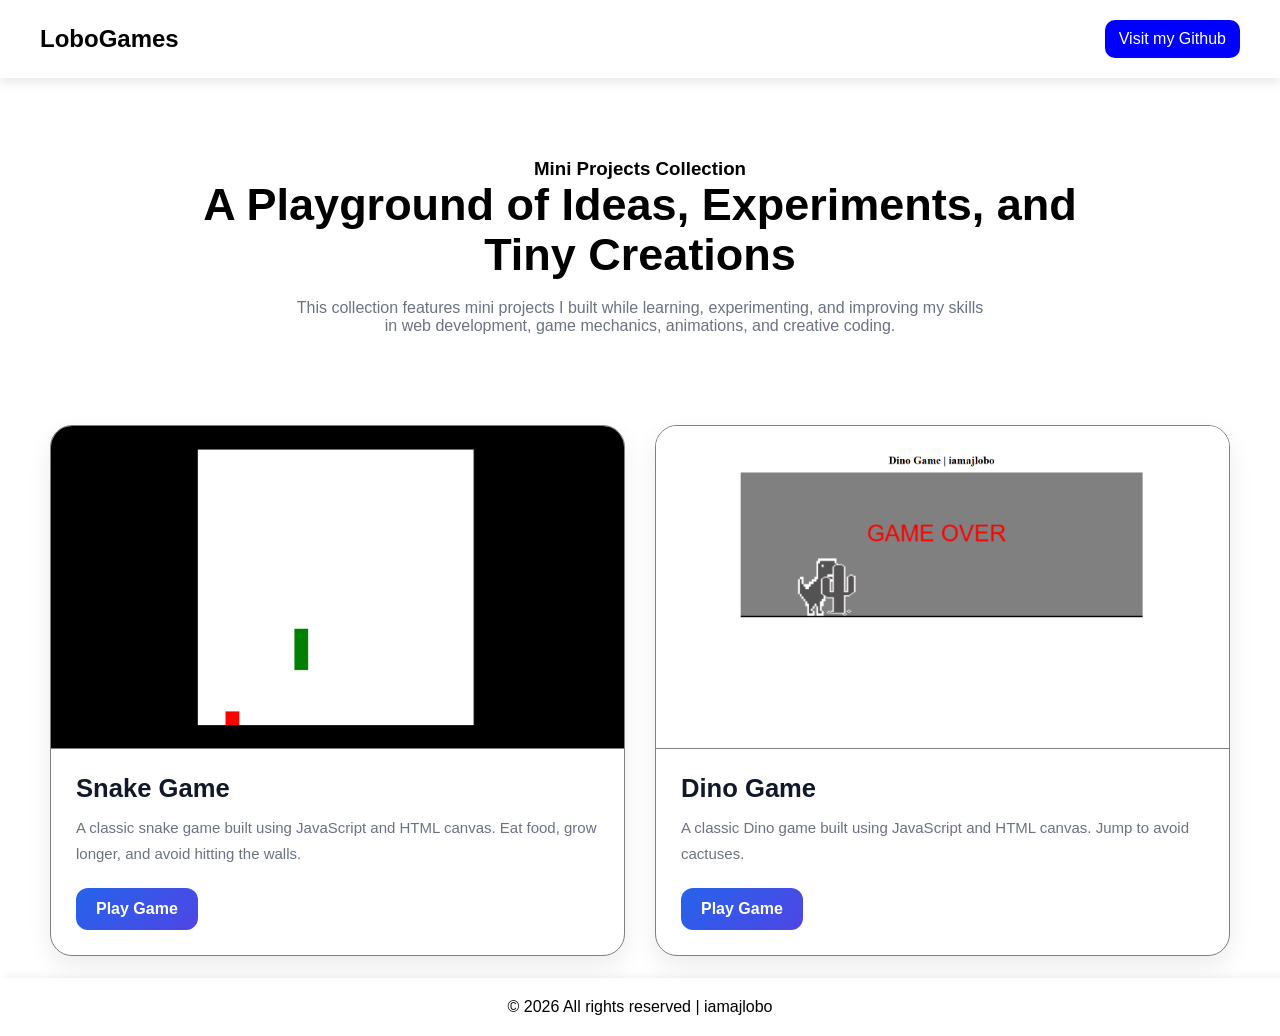
==== index.html @ 5e45893d "Add page for collection" ====
<!doctype html>
<html lang="en">
  <head>
    <meta charset="UTF-8" />
    <meta name="viewport" content="width=device-width, initial-scale=1.0" />
    <title>LoboGames | Collection of Simple Games Made by iamajlobo</title>
    <link rel="stylesheet" href="./style.css" />
  </head>
  <body>
    <header>
      <nav class="navbar">
        <h2>LoboGames</h2>
        <div class="btn">
          <a href="https://github.com/iamajlobo" target="_blank"
            >Visit my Github</a
          >
        </div>
      </nav>
    </header>
    <main>
      <div class="title">
        <h3>Mini Projects Collection</h3>
        <h1>A Playground of Ideas, Experiments, and Tiny Creations</h1>
        <p>
          This collection features mini projects I built while learning,
          experimenting, and improving my skills in web development, game
          mechanics, animations, and creative coding.
        </p>
      </div>
      <div class="projects">
        <!-- Project 1-->
        <div class="card">
          <img src="./images/snake.png" alt="Snake Game" />

          <div class="details">
            <h3>Snake Game</h3>

            <p>
              A classic snake game built using JavaScript and HTML canvas. Eat
              food, grow longer, and avoid hitting the walls.
            </p>

            <a href="./snake/snake.html" target="_blank" class="play-btn"
              >Play Game</a
            >
          </div>
        </div>
        <!--End Of Project -->

        <!-- Project 1-->
        <div class="card">
          <img src="./images/dino.png" alt="Snake Game" />

          <div class="details">
            <h3>Dino Game</h3>

            <p>
              A classic Dino game built using JavaScript and HTML canvas. Jump
              to avoid cactuses.
            </p>

            <a href="./dino/dino.html" target="_blank" class="play-btn">Play Game</a>
          </div>
        </div>
        <!--End Of Project -->
      </div>
    </main>
    <footer>&copy 2026 All rights reserved | iamajlobo</footer>

    <script>
      const isMobile =
        /Android|iPhone|iPad|iPod|Opera Mini|IEMobile|WPDesktop/i.test(
          navigator.userAgent,
        );

      if (isMobile) {
        const buttons = document.querySelectorAll(".play-btn");

        buttons.forEach((button) => {
          button.href = "#";
          button.innerText = "PC Only!";
          button.classList.add("disabled");
        });
      }
    </script>
  </body>
</html>
---- style.css ----
* {
    box-sizing: border-box;
    padding: 0;
    margin: 0;
    font-family: Arial, Helvetica, sans-serif;
}

/* ================= HEADER ================= */
header {
    background-color: white;
    padding: 20px;
    box-shadow: 0 5px 10px rgba(0, 0, 0, 0.09);
}

.navbar {
    max-width: 1200px;
    margin: auto;
    display: flex;
    justify-content: space-between;
    align-items: center;
    flex-wrap: wrap;
    gap: 10px;
}

/* Button */
.btn {
    background-color: blue;
    padding: 10px 14px;
    border-radius: 10px;
}

.btn a {
    color: white;
    text-decoration: none;
    font-size: clamp(12px, 2.5vw, 16px);
}

/* ================= MAIN ================= */
main {
    min-height: 100vh;
    padding: 0 15px;
}

/* ================= TITLE ================= */
.title {
    max-width: 900px;
    margin: auto;
    text-align: center;
    padding: 80px 0 30px;
}

.title h1 {
    font-size: clamp(24px, 5vw, 45px);
    line-height: 1.1;
    font-weight: 900;
    margin-bottom: 20px;
}

.title p {
    font-size: clamp(14px, 2vw, 16px);
    color: #6b7280;
    max-width: 700px;
    margin: auto;
}

/* ================= PROJECTS GRID ================= */
.projects {
    max-width: 1200px;
    margin: 60px auto;
    padding: 0 10px;

    display: grid;
    grid-template-columns: repeat(auto-fit, minmax(260px, 1fr));
    gap: 30px;
}

/* ================= CARD ================= */
.card {
    background-color: white;
    border-radius: 22px;
    border: 1px solid gray;
    overflow: hidden;
    box-shadow: 0 10px 25px rgba(0, 0, 0, 0.08);
    transition: 0.3s ease;
}

.card:hover {
    transform: translateY(-8px);
}

/* Responsive Image */
.card img {
    width: 100%;
    aspect-ratio: 16 / 9;
    object-fit: cover;
    display: block;
}

/* Card Details */
.details {
    padding: 25px;
    border-top: 1px solid gray;
}

.details h3 {
    font-size: clamp(18px, 2.5vw, 1.6rem);
    margin-bottom: 12px;
    color: #111827;
}

.details p {
    font-size: clamp(13px, 2vw, 15px);
    color: #6b7280;
    line-height: 1.7;
    margin-bottom: 22px;
}

/* Play Button */
.play-btn {
    display: inline-block;
    text-decoration: none;

    background: linear-gradient(135deg, #2563eb, #4f46e5);
    color: white;

    padding: 12px 20px;
    border-radius: 12px;

    font-weight: bold;
    transition: 0.3s ease;
}

.play-btn:hover {
    transform: scale(1.05);
}

/* ================= FOOTER ================= */
footer {
    background-color: white;
    padding: 20px;
    box-shadow: 5px 0px 10px rgba(0, 0, 0, 0.09);
    text-align: center;
}

.disabled {
    background: gray !important;
    cursor: not-allowed;
    pointer-events: none;
    opacity: 0.7;
}

/* ================= RESPONSIVE ================= */

/* Tablet */
@media (max-width: 768px) {
    .title {
        padding: 40px 15px;
    }

    .projects {
        gap: 20px;
    }

    .details {
        padding: 20px;
    }
}
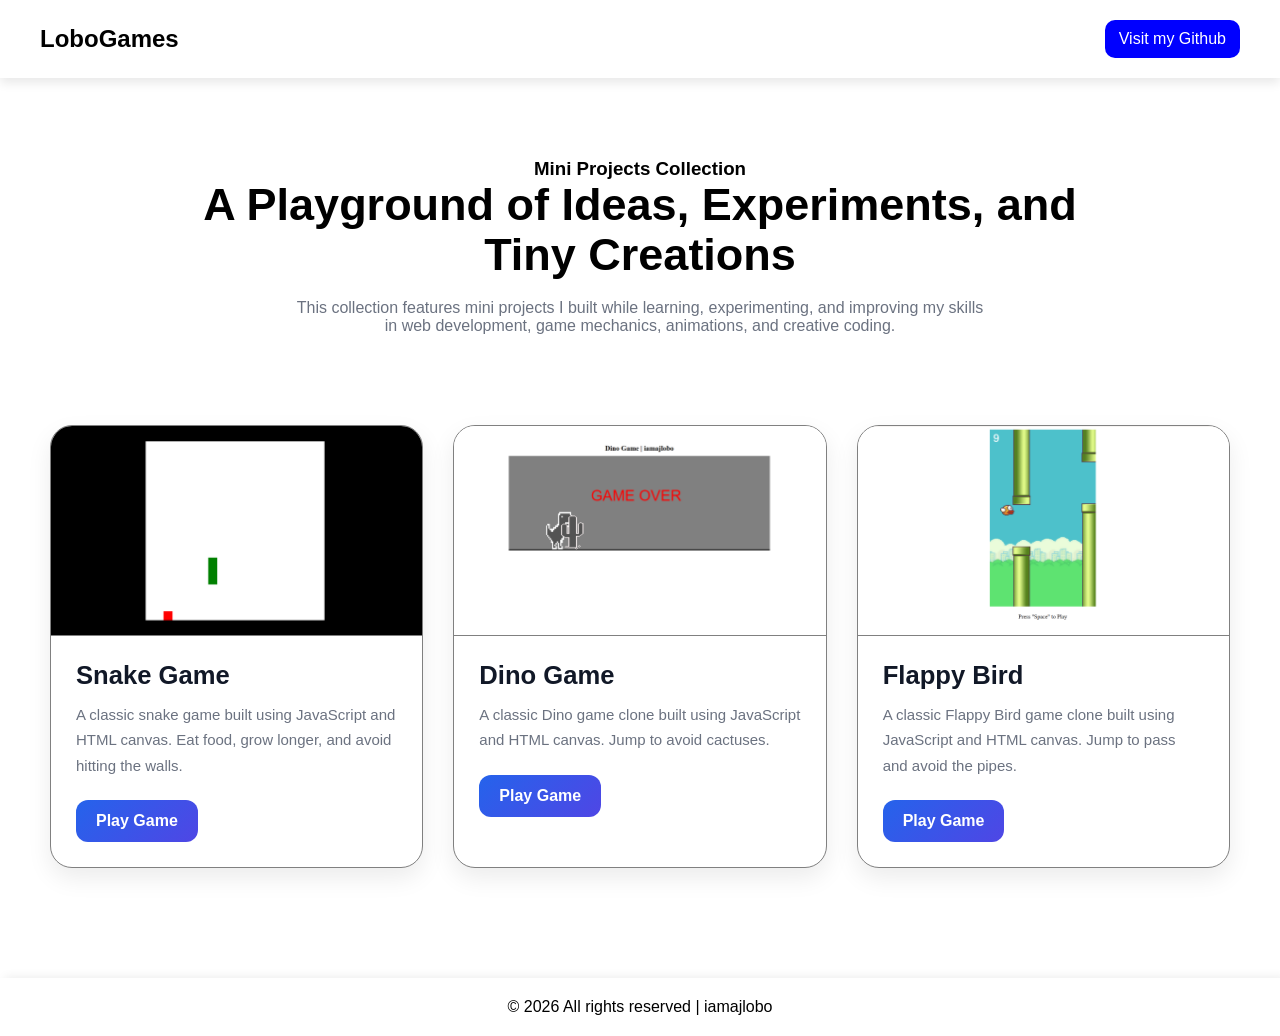
==== commit 15233484: "clone flappy bird" ====
--- a/index.html
+++ b/index.html
@@ -47,7 +47,7 @@
         </div>
         <!--End Of Project -->
 
-        <!-- Project 1-->
+        <!-- Project 2-->
         <div class="card">
           <img src="./images/dino.png" alt="Snake Game" />
 
@@ -55,7 +55,7 @@
             <h3>Dino Game</h3>
 
             <p>
-              A classic Dino game built using JavaScript and HTML canvas. Jump
+              A classic Dino game clone built using JavaScript and HTML canvas. Jump
               to avoid cactuses.
             </p>
 
@@ -63,6 +63,24 @@
           </div>
         </div>
         <!--End Of Project -->
+
+        <!-- Project 3-->
+        <div class="card">
+          <img src="./images/flappy-bird.png" alt="Flappy bird Game" />
+
+          <div class="details">
+            <h3>Flappy Bird</h3>
+
+            <p>
+              A classic Flappy Bird game clone built using JavaScript and HTML canvas. Jump
+              to pass and avoid the pipes.
+            </p>
+
+            <a href="./flappy-bird/bird.html" target="_blank" class="play-btn">Play Game</a>
+          </div>
+        </div>
+        <!--End Of Project -->
+
       </div>
     </main>
     <footer>&copy 2026 All rights reserved | iamajlobo</footer>
